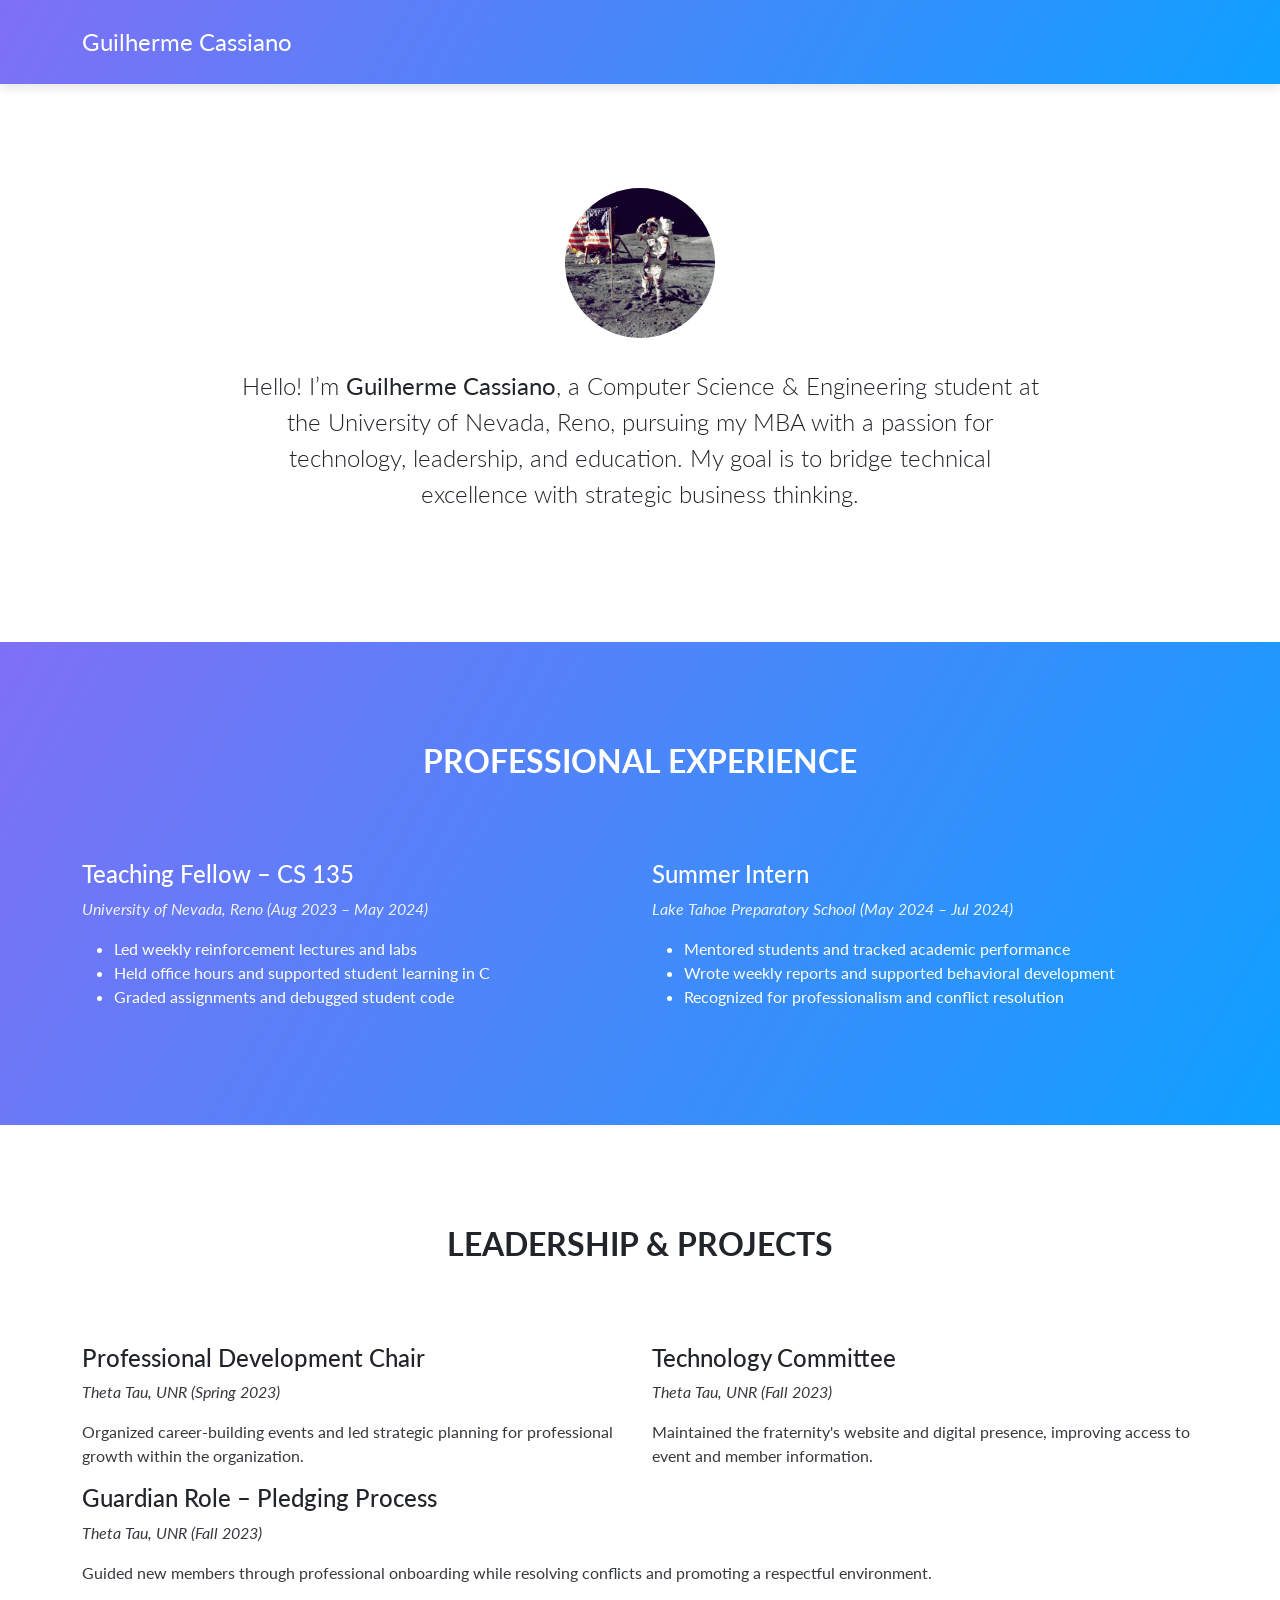
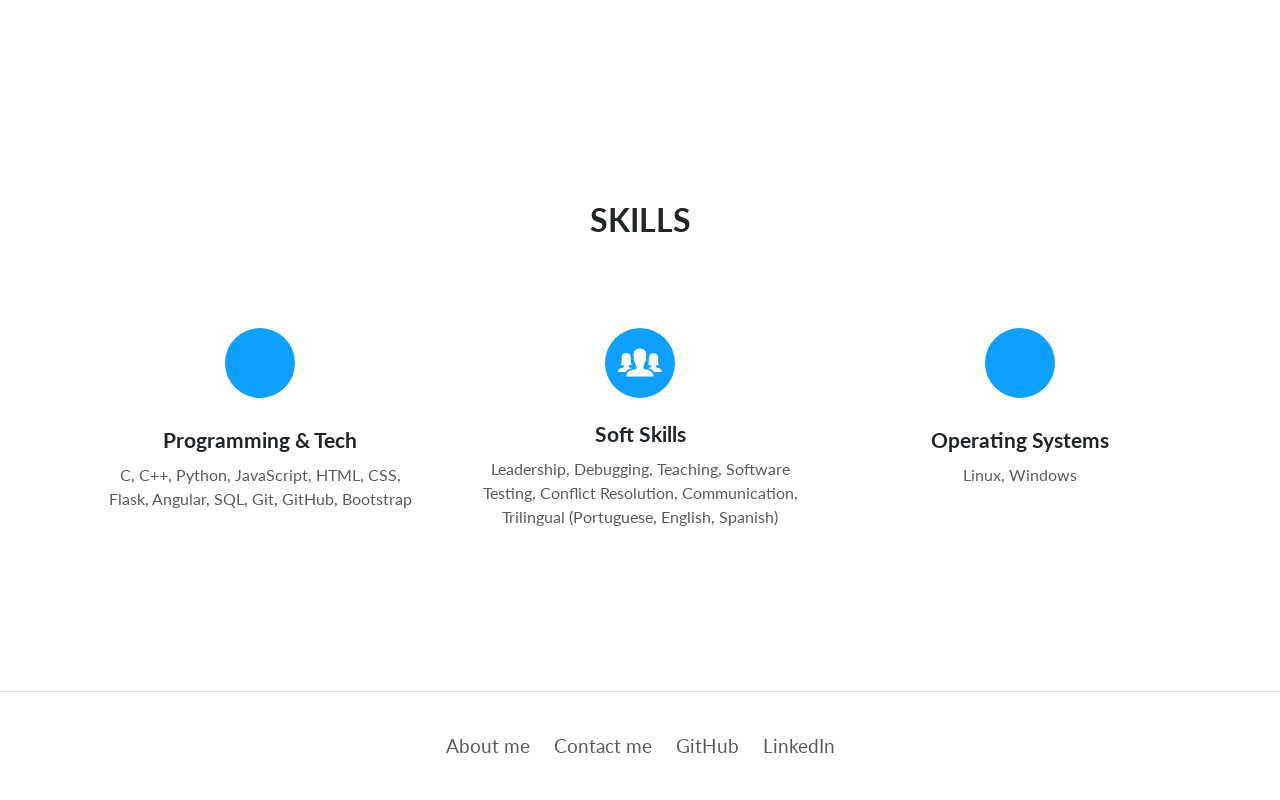
==== index.html @ 0ffcf6f7 "Updated site export" ====
<!DOCTYPE html>
<html data-bs-theme="light">

<head>
    <meta charset="utf-8">
    <meta name="viewport" content="width=device-width, initial-scale=1.0, shrink-to-fit=no">
    <title>personalwebsite</title>
    <link rel="stylesheet" href="assets/bootstrap/css/bootstrap.min.css">
    <link rel="stylesheet" href="https://fonts.googleapis.com/css?family=Lato:300,400,700&amp;display=swap">
    <link rel="stylesheet" href="assets/fonts/ionicons.min.css">
    <link rel="stylesheet" href="assets/css/pikaday.min.css">
</head>

<body><body>
  <nav class="navbar navbar-expand-lg fixed-top portfolio-navbar gradient navbar-dark">
    <div class="container">
      <a class="navbar-brand logo" href="#">Guilherme Cassiano</a>
      <button data-bs-toggle="collapse" class="navbar-toggler" data-bs-target="#navbarNav">
        <span class="navbar-toggler-icon"></span>
      </button>
      <div class="collapse navbar-collapse" id="navbarNav">
      </div>
    </div>
  </nav>

  <main class="page">
    <section class="portfolio-block block-intro" id="about">
      <div class="container">
        <div class="avatar" style="background-image:url('assets/img/avatars/avatar.jpg');"></div>
        <div class="about-me">
          <p>Hello! I’m <strong>Guilherme Cassiano</strong>, a Computer Science & Engineering student at the University of Nevada, Reno, pursuing my MBA with a passion for technology, leadership, and education. My goal is to bridge technical excellence with strategic business thinking.</p>
        </div>
      </div>
    </section>

    <section class="portfolio-block website gradient" id="experience">
      <div class="container">
        <div class="heading"><h2>Professional Experience</h2></div>
        <div class="row">
          <div class="col-md-6">
            <h4>Teaching Fellow – CS 135</h4>
            <p><em>University of Nevada, Reno (Aug 2023 – May 2024)</em></p>
            <ul>
              <li>Led weekly reinforcement lectures and labs</li>
              <li>Held office hours and supported student learning in C</li>
              <li>Graded assignments and debugged student code</li>
            </ul>
          </div>
          <div class="col-md-6">
            <h4>Summer Intern</h4>
            <p><em>Lake Tahoe Preparatory School (May 2024 – Jul 2024)</em></p>
            <ul>
              <li>Mentored students and tracked academic performance</li>
              <li>Wrote weekly reports and supported behavioral development</li>
              <li>Recognized for professionalism and conflict resolution</li>
            </ul>
          </div>
        </div>
      </div>
    </section>

    <section class="portfolio-block website" id="projects">
      <div class="container">
        <div class="heading"><h2>Leadership & Projects</h2></div>
        <div class="row">
          <div class="col-md-6">
            <h4>Professional Development Chair</h4>
            <p><em>Theta Tau, UNR (Spring 2023)</em></p>
            <p>Organized career-building events and led strategic planning for professional growth within the organization.</p>
          </div>
          <div class="col-md-6">
            <h4>Technology Committee</h4>
            <p><em>Theta Tau, UNR (Fall 2023)</em></p>
            <p>Maintained the fraternity's website and digital presence, improving access to event and member information.</p>
          </div>
          <div class="col-md-12">
            <h4>Guardian Role – Pledging Process</h4>
            <p><em>Theta Tau, UNR (Fall 2023)</em></p>
            <p>Guided new members through professional onboarding while resolving conflicts and promoting a respectful environment.</p>
          </div>
        </div>
      </div>
    </section>

    <section class="portfolio-block skills" id="skills">
      <div class="container">
        <div class="heading"><h2>Skills</h2></div>
        <div class="row">
          <div class="col-md-4">
            <div class="card special-skill-item border-0">
              <div class="card-header bg-transparent border-0"><i class="icon ion-ios-code"></i></div>
              <div class="card-body">
                <h3 class="card-title">Programming & Tech</h3>
                <p>C, C++, Python, JavaScript, HTML, CSS, Flask, Angular, SQL, Git, GitHub, Bootstrap</p>
              </div>
            </div>
          </div>
          <div class="col-md-4">
            <div class="card special-skill-item border-0">
              <div class="card-header bg-transparent border-0"><i class="icon ion-ios-people"></i></div>
              <div class="card-body">
                <h3 class="card-title">Soft Skills</h3>
                <p>Leadership, Debugging, Teaching, Software Testing, Conflict Resolution, Communication, Trilingual (Portuguese, English, Spanish)</p>
              </div>
            </div>
          </div>
          <div class="col-md-4">
            <div class="card special-skill-item border-0">
              <div class="card-header bg-transparent border-0"><i class="icon ion-ios-laptop"></i></div>
              <div class="card-body">
                <h3 class="card-title">Operating Systems</h3>
                <p>Linux, Windows</p>
              </div>
            </div>
          </div>
        </div>
      </div>
    </section>
  </main>

  <footer class="page-footer py-3 border-top">
    <div class="container my-4">
      <div class="links">
        <a href="#about">About me</a>
        <a href="mailto:guilhermedominguescassiano@gmail.com">Contact me</a>
        <a href="https://github.com/GuilhermeCassiano1" target="_blank">GitHub</a>
        <a href="https://linkedin.com/in/YOUR-LINK" target="_blank">LinkedIn</a>
      </div>
    </div>
  </footer>

  <script src="assets/bootstrap/js/bootstrap.min.js"></script>
  <script src="assets/js/pikaday.min.js"></script>
  <script src="assets/js/theme.js"></script>
</body>
    <script src="assets/bootstrap/js/bootstrap.min.js"></script>
    <script src="assets/js/pikaday.min.js"></script>
    <script src="assets/js/theme.js"></script>
</body>

</html>
---- assets/css/pikaday.min.css ----
/* !
 * Pikaday
 * Copyright © 2014 David Bushell | BSD & MIT license | http://dbushell.com/ */

.pika-single {
  z-index: 9999;
  display: block;
  position: relative;
  color: #333;
  background: #fff;
  border: 1px solid #ccc;
  border-bottom-color: #bbb;
  font-family: "Helvetica Neue",Helvetica,Arial,sans-serif;
}

.pika-single:after, .pika-single:before {
  content: " ";
  display: table;
}

.pika-single:after {
  clear: both;
}

.pika-single.is-hidden {
  display: none;
}

.pika-single.is-bound {
  position: absolute;
  box-shadow: 0 5px 15px -5px rgba(0,0,0,.5);
}

.pika-lendar {
  float: left;
  width: 240px;
  margin: 8px;
}

.pika-title {
  position: relative;
  text-align: center;
}

.pika-label {
  display: inline-block;
  position: relative;
  z-index: 9999;
  overflow: hidden;
  margin: 0;
  padding: 5px 3px;
  font-size: 14px;
  line-height: 20px;
  font-weight: 700;
  background-color: #fff;
}

.pika-title select {
  cursor: pointer;
  position: absolute;
  z-index: 9998;
  margin: 0;
  left: 0;
  top: 5px;
  opacity: 0;
}

.pika-next, .pika-prev {
  display: block;
  cursor: pointer;
  position: relative;
  outline: 0;
  border: 0;
  padding: 0;
  width: 20px;
  height: 30px;
  text-indent: 20px;
  white-space: nowrap;
  overflow: hidden;
  background-color: transparent;
  background-position: center center;
  background-repeat: no-repeat;
  background-size: 75% 75%;
  opacity: .5;
}

.pika-next:hover, .pika-prev:hover {
  opacity: 1;
}

.is-rtl .pika-next, .pika-prev {
  float: left;
  background-image: url([data-uri]);
}

.is-rtl .pika-prev, .pika-next {
  float: right;
  background-image: url([data-uri]);
}

.pika-next.is-disabled, .pika-prev.is-disabled {
  cursor: default;
  opacity: .2;
}

.pika-select {
  display: inline-block;
}

.pika-table {
  width: 100%;
  border-collapse: collapse;
  border-spacing: 0;
  border: 0;
}

.pika-table td, .pika-table th {
  width: 14.285714285714286%;
  padding: 0;
}

.pika-table th {
  color: #999;
  font-size: 12px;
  line-height: 25px;
  font-weight: 700;
  text-align: center;
}

.pika-button {
  cursor: pointer;
  display: block;
  box-sizing: border-box;
  -moz-box-sizing: border-box;
  outline: 0;
  border: 0;
  margin: 0;
  width: 100%;
  padding: 5px;
  color: #666;
  font-size: 12px;
  line-height: 15px;
  text-align: right;
  background: #f5f5f5;
}

.pika-week {
  font-size: 11px;
  color: #999;
}

.is-today .pika-button {
  color: #3af;
  font-weight: 700;
}

.has-event .pika-button, .is-selected .pika-button {
  color: #fff;
  font-weight: 700;
  background: #3af;
  box-shadow: inset 0 1px 3px #178fe5;
  border-radius: 3px;
}

.has-event .pika-button {
  background: #005da9;
  box-shadow: inset 0 1px 3px #0076c9;
}

.is-disabled .pika-button, .is-inrange .pika-button {
  background: #d5e9f7;
}

.is-startrange .pika-button {
  color: #fff;
  background: #6cb31d;
  box-shadow: none;
  border-radius: 3px;
}

.is-endrange .pika-button {
  color: #fff;
  background: #3af;
  box-shadow: none;
  border-radius: 3px;
}

.is-disabled .pika-button {
  pointer-events: none;
  cursor: default;
  color: #999;
  opacity: .3;
}

.is-outside-current-month .pika-button {
  color: #999;
  opacity: .3;
}

.is-selection-disabled {
  pointer-events: none;
  cursor: default;
}

.pika-button:hover, .pika-row.pick-whole-week:hover .pika-button {
  color: #fff;
  background: #ff8000;
  box-shadow: none;
  border-radius: 3px;
}

.pika-table abbr {
  border-bottom: none;
  cursor: help;
}

/* # sourceMappingURL=pikaday.min.css.map */

.page-footer .links a {
  font-size: 1.2rem;
}

.portfolio-block.cv .group .item {
  border-bottom: 1px solid var(--bs-dark-bg-subtle);
}
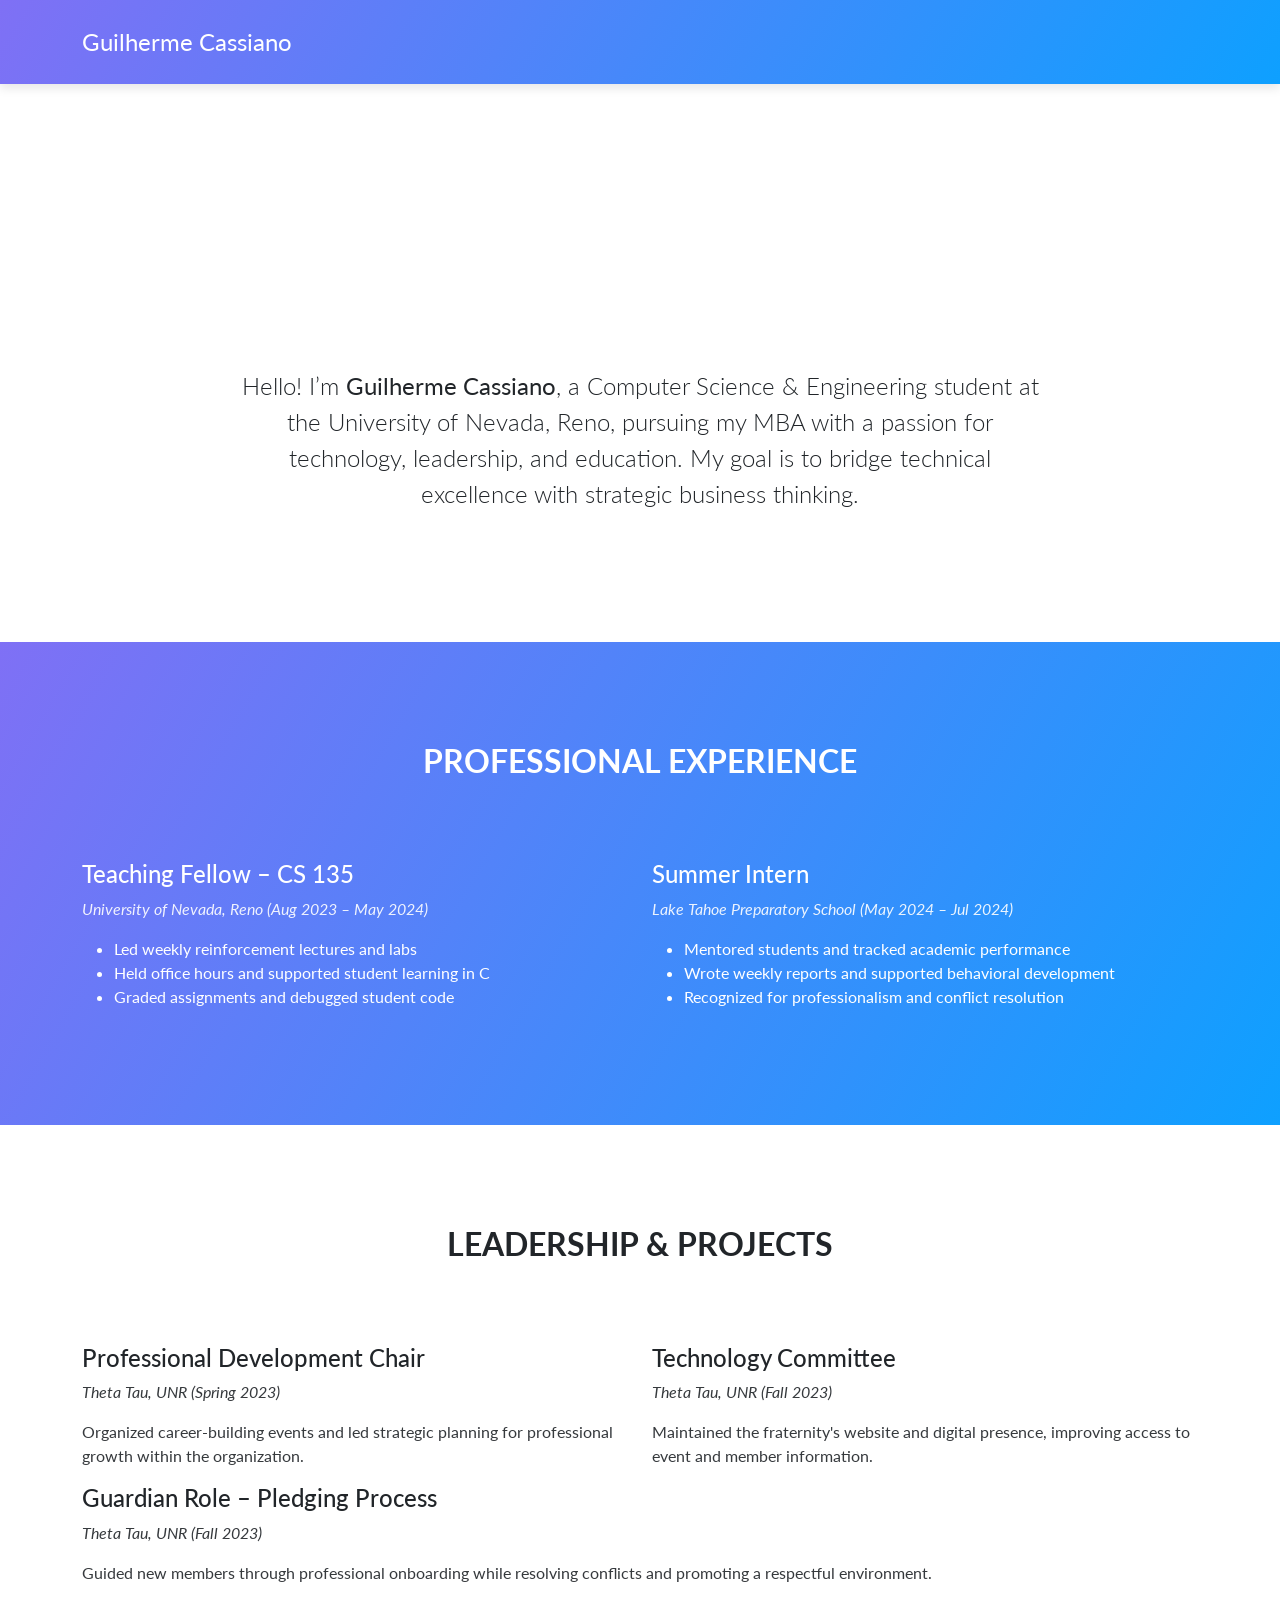
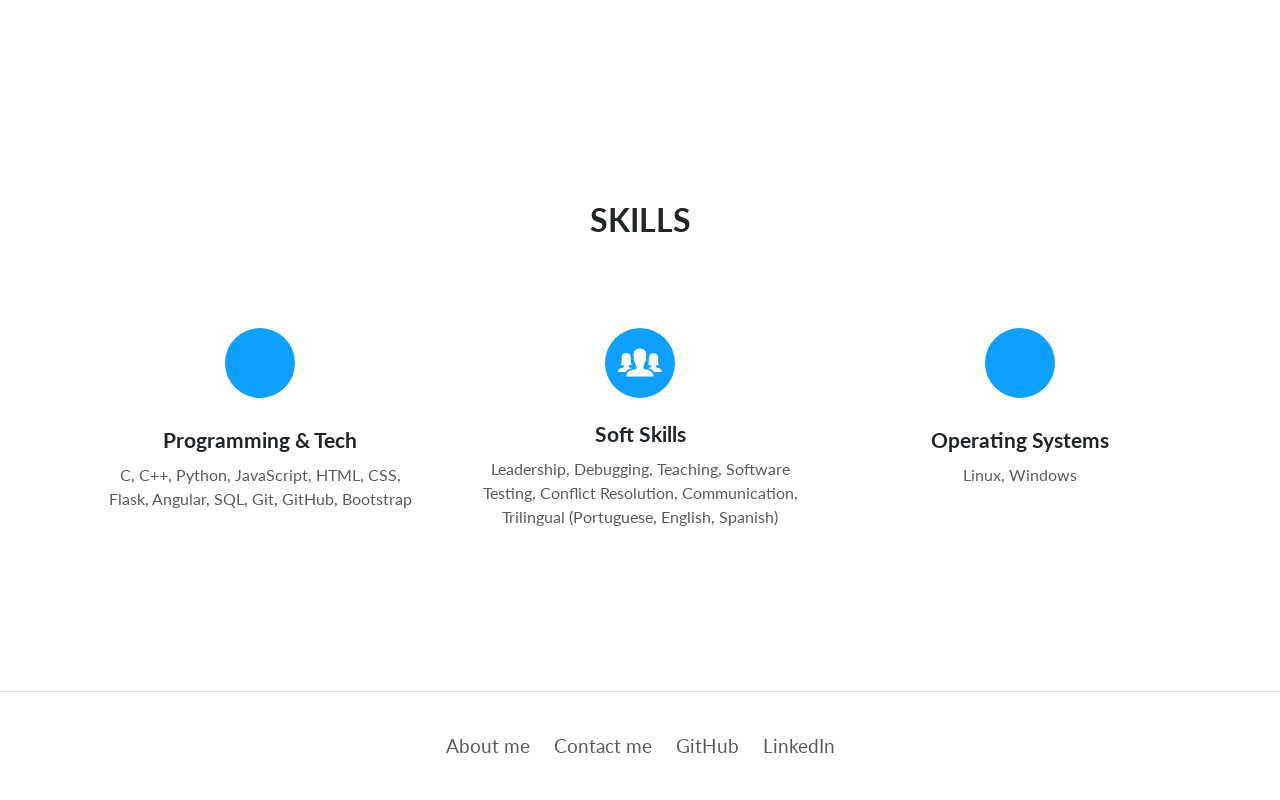
==== commit 26a0100a: "Updated site export" ====
--- a/index.html
+++ b/index.html
@@ -26,7 +26,7 @@
   <main class="page">
     <section class="portfolio-block block-intro" id="about">
       <div class="container">
-        <div class="avatar" style="background-image:url('assets/img/avatars/avatar.jpg');"></div>
+        <div class="avatar" style="background-image:url('assets/img/avatars/hsph.jpg');"></div>
         <div class="about-me">
           <p>Hello! I’m <strong>Guilherme Cassiano</strong>, a Computer Science & Engineering student at the University of Nevada, Reno, pursuing my MBA with a passion for technology, leadership, and education. My goal is to bridge technical excellence with strategic business thinking.</p>
         </div>
@@ -124,7 +124,7 @@
         <a href="#about">About me</a>
         <a href="mailto:guilhermedominguescassiano@gmail.com">Contact me</a>
         <a href="https://github.com/GuilhermeCassiano1" target="_blank">GitHub</a>
-        <a href="https://linkedin.com/in/YOUR-LINK" target="_blank">LinkedIn</a>
+        <a href="http://www.linkedin.com/in/guilherme-cassiano" target="_blank">LinkedIn</a>
       </div>
     </div>
   </footer>
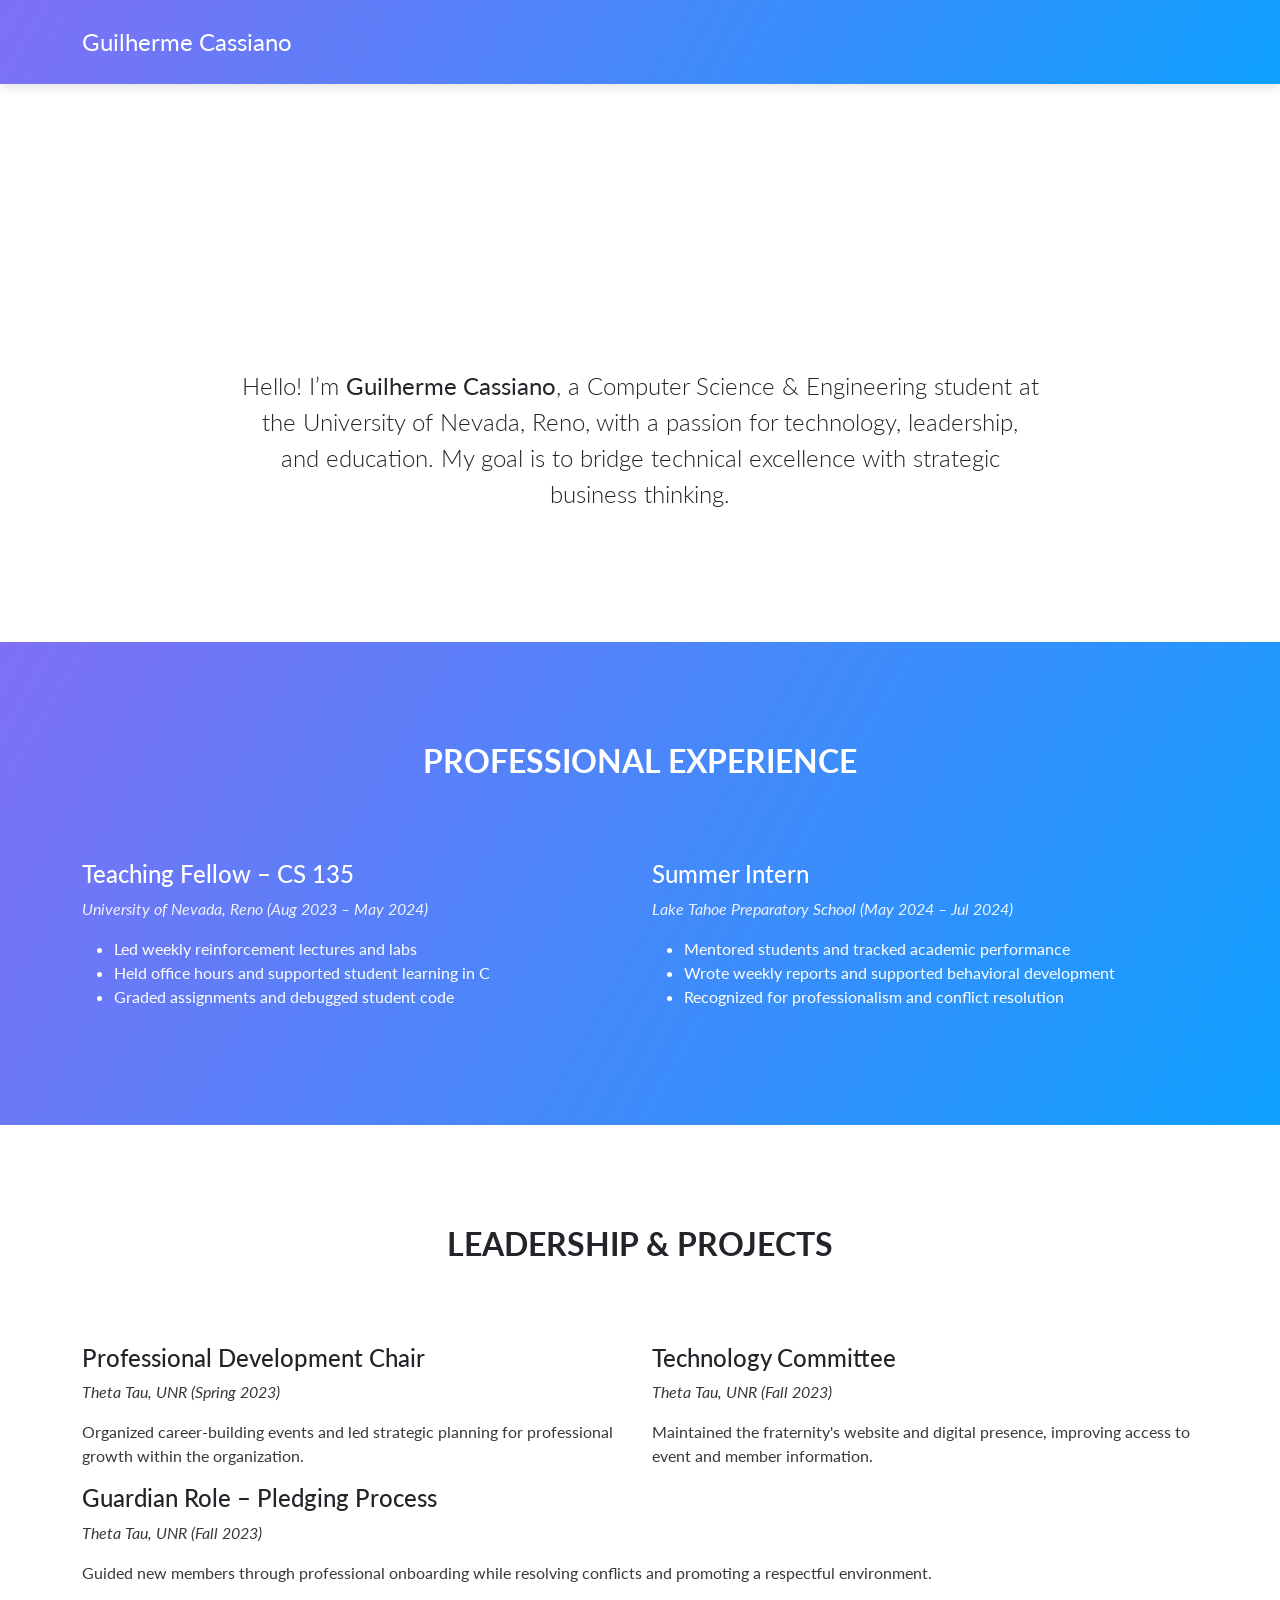
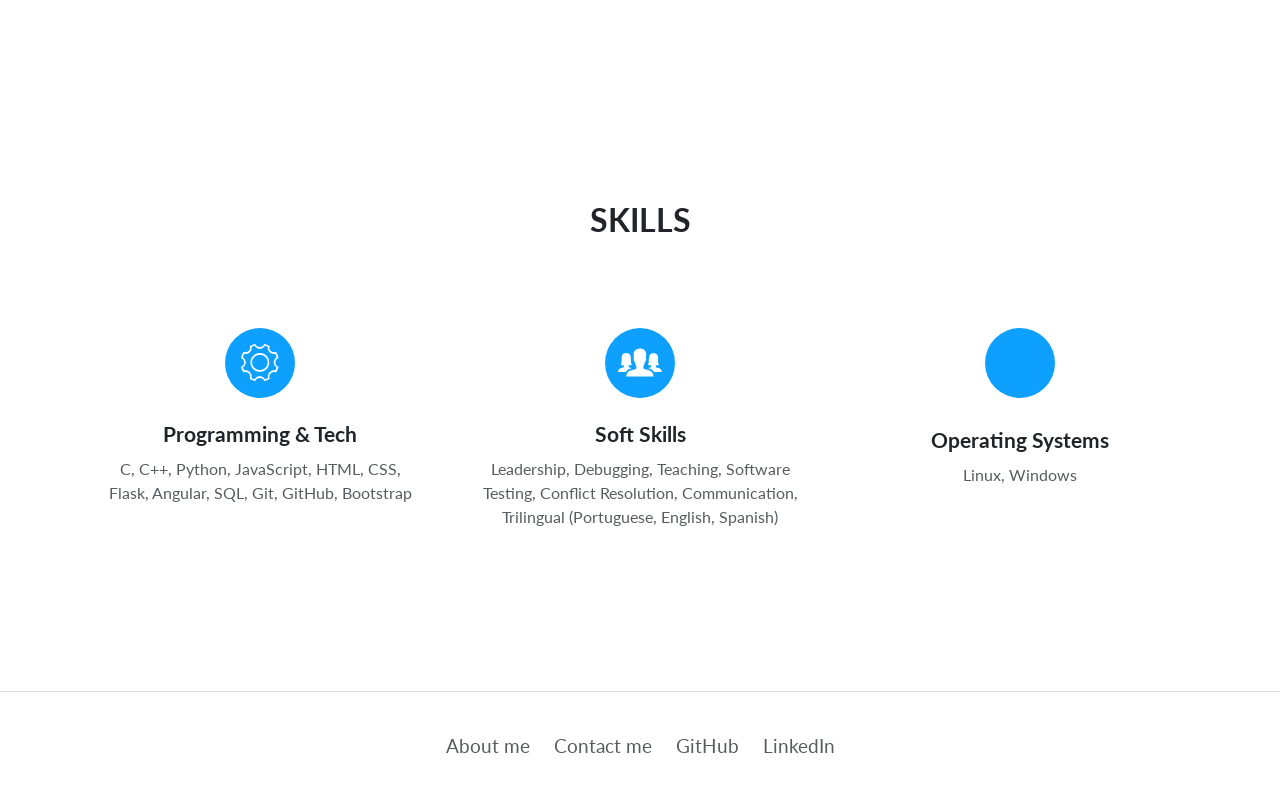
==== commit 2f7a3c97: "Updated site export" ====
--- a/index.html
+++ b/index.html
@@ -28,7 +28,7 @@
       <div class="container">
         <div class="avatar" style="background-image:url('assets/img/avatars/hsph.jpg');"></div>
         <div class="about-me">
-          <p>Hello! I’m <strong>Guilherme Cassiano</strong>, a Computer Science & Engineering student at the University of Nevada, Reno, pursuing my MBA with a passion for technology, leadership, and education. My goal is to bridge technical excellence with strategic business thinking.</p>
+          <p>Hello! I’m <strong>Guilherme Cassiano</strong>, a Computer Science & Engineering student at the University of Nevada, Reno, with a passion for technology, leadership, and education. My goal is to bridge technical excellence with strategic business thinking.</p>
         </div>
       </div>
     </section>
@@ -88,7 +88,7 @@
         <div class="row">
           <div class="col-md-4">
             <div class="card special-skill-item border-0">
-              <div class="card-header bg-transparent border-0"><i class="icon ion-ios-code"></i></div>
+              <div class="card-header bg-transparent border-0"><i class="icon ion-ios-gear-outline"></i></div>
               <div class="card-body">
                 <h3 class="card-title">Programming & Tech</h3>
                 <p>C, C++, Python, JavaScript, HTML, CSS, Flask, Angular, SQL, Git, GitHub, Bootstrap</p>
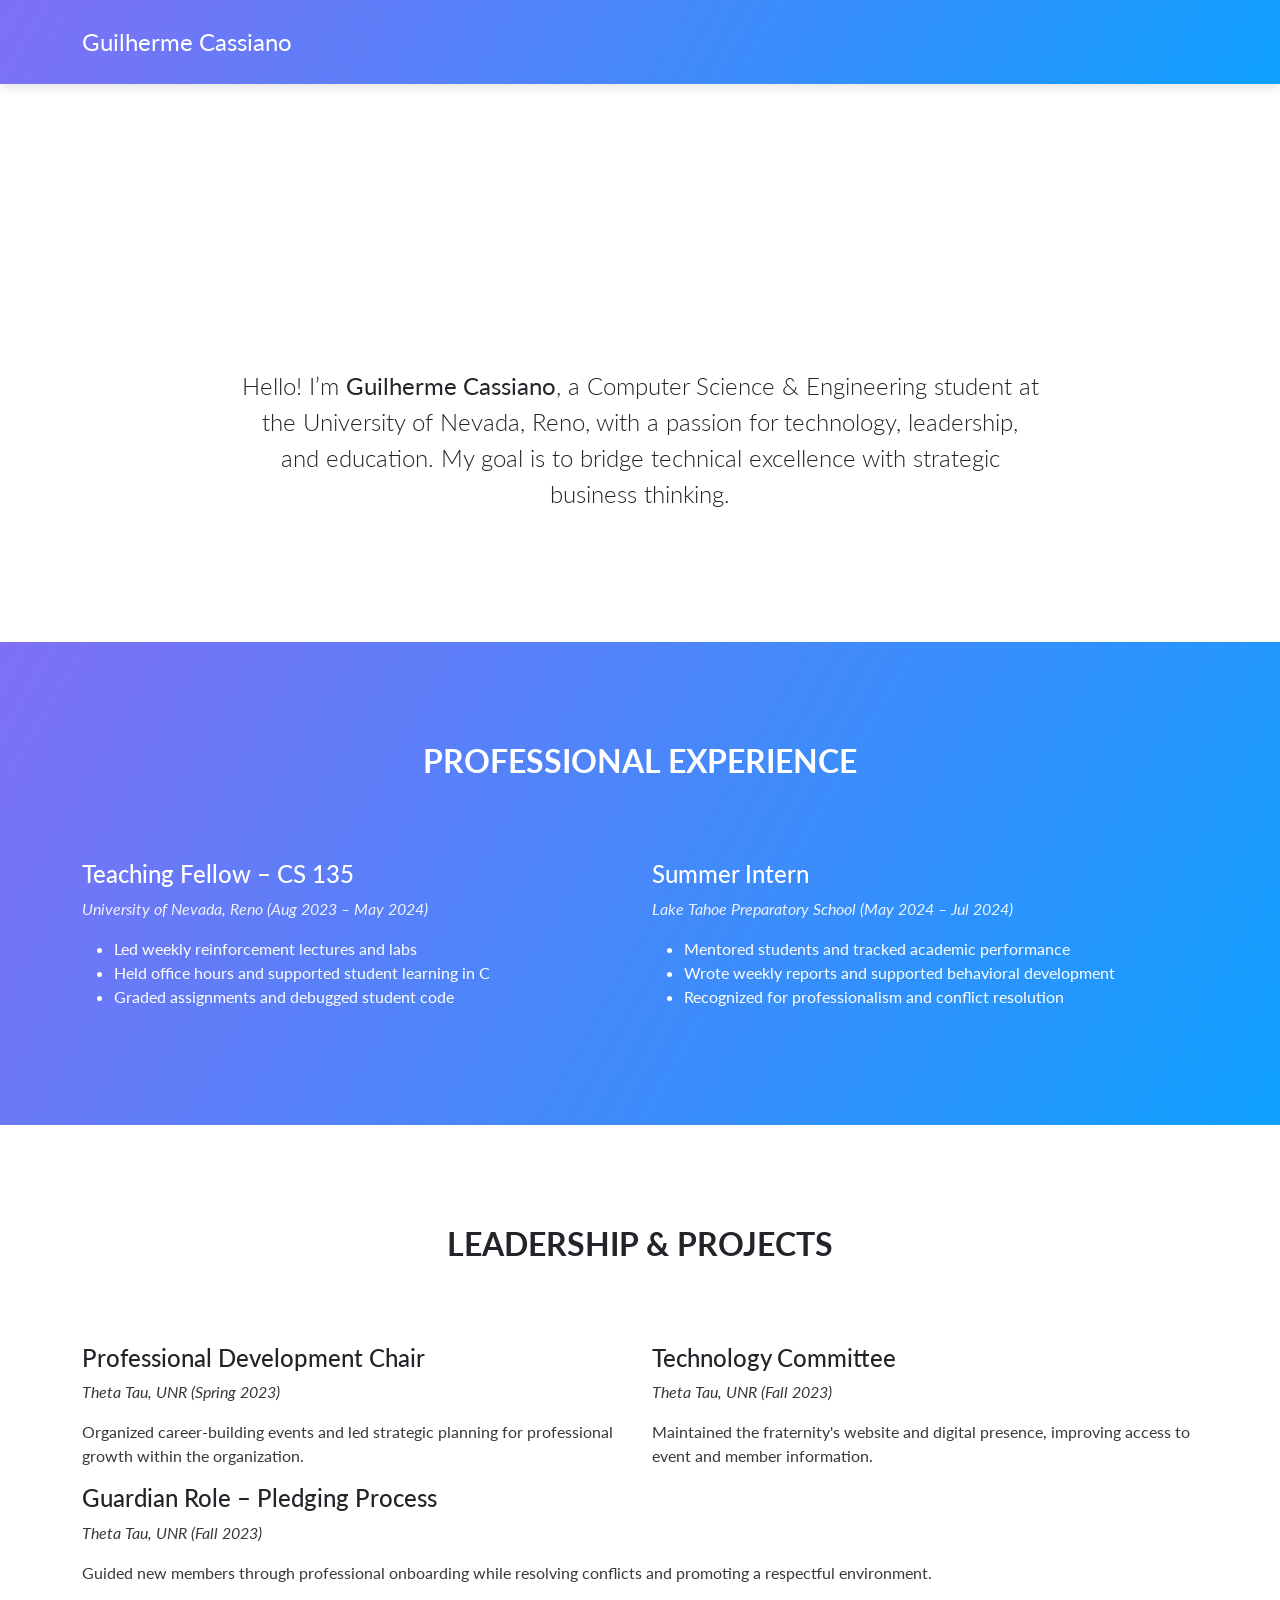
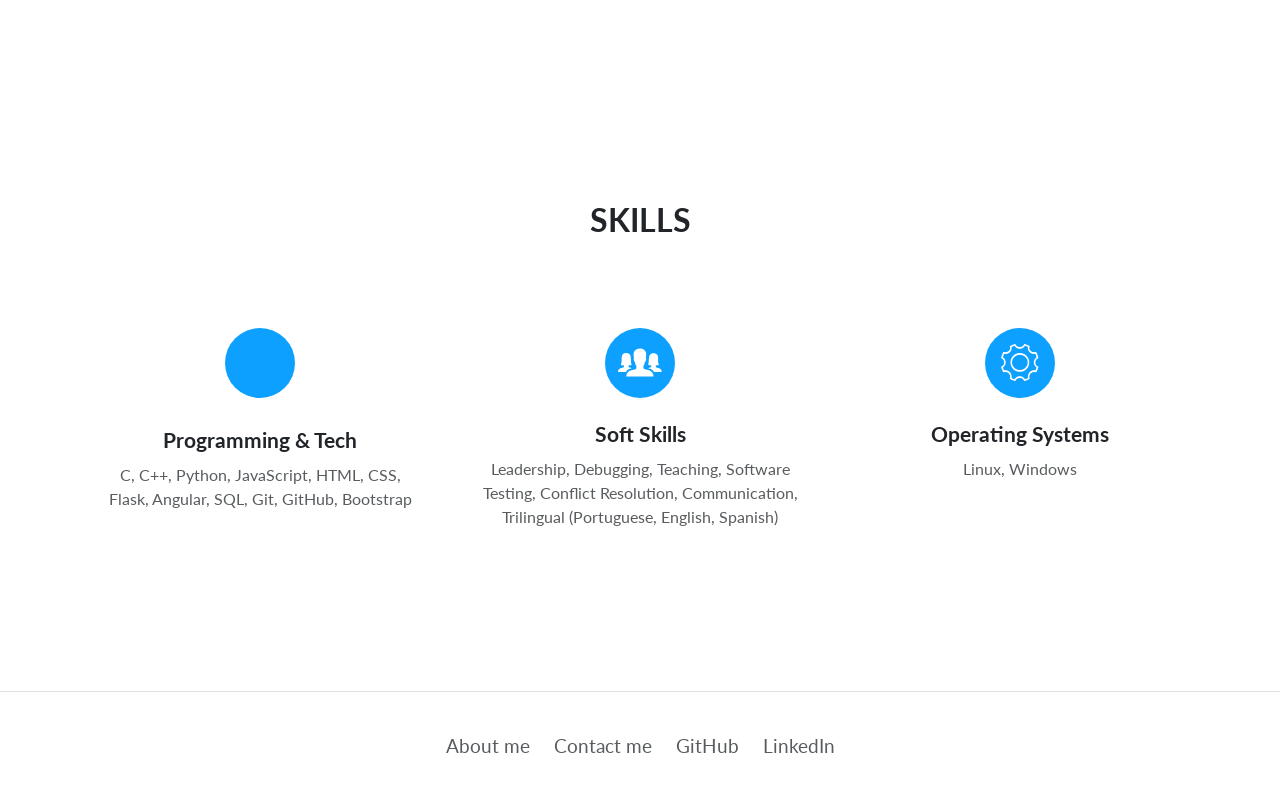
==== commit 4e5305b8: "Updated site export" ====
--- a/index.html
+++ b/index.html
@@ -4,7 +4,7 @@
 <head>
     <meta charset="utf-8">
     <meta name="viewport" content="width=device-width, initial-scale=1.0, shrink-to-fit=no">
-    <title>personalwebsite</title>
+    <title>personalwebsite (Backup 1744836669582)</title>
     <link rel="stylesheet" href="assets/bootstrap/css/bootstrap.min.css">
     <link rel="stylesheet" href="https://fonts.googleapis.com/css?family=Lato:300,400,700&amp;display=swap">
     <link rel="stylesheet" href="assets/fonts/ionicons.min.css">
@@ -88,7 +88,7 @@
         <div class="row">
           <div class="col-md-4">
             <div class="card special-skill-item border-0">
-              <div class="card-header bg-transparent border-0"><i class="icon ion-ios-gear-outline"></i></div>
+              <div class="card-header bg-transparent border-0"><i class="icon ion-ios-laptop"></i></div>
               <div class="card-body">
                 <h3 class="card-title">Programming & Tech</h3>
                 <p>C, C++, Python, JavaScript, HTML, CSS, Flask, Angular, SQL, Git, GitHub, Bootstrap</p>
@@ -106,7 +106,7 @@
           </div>
           <div class="col-md-4">
             <div class="card special-skill-item border-0">
-              <div class="card-header bg-transparent border-0"><i class="icon ion-ios-laptop"></i></div>
+              <div class="card-header bg-transparent border-0"><i class="icon ion-ios-gear-outline"></i></div>
               <div class="card-body">
                 <h3 class="card-title">Operating Systems</h3>
                 <p>Linux, Windows</p>
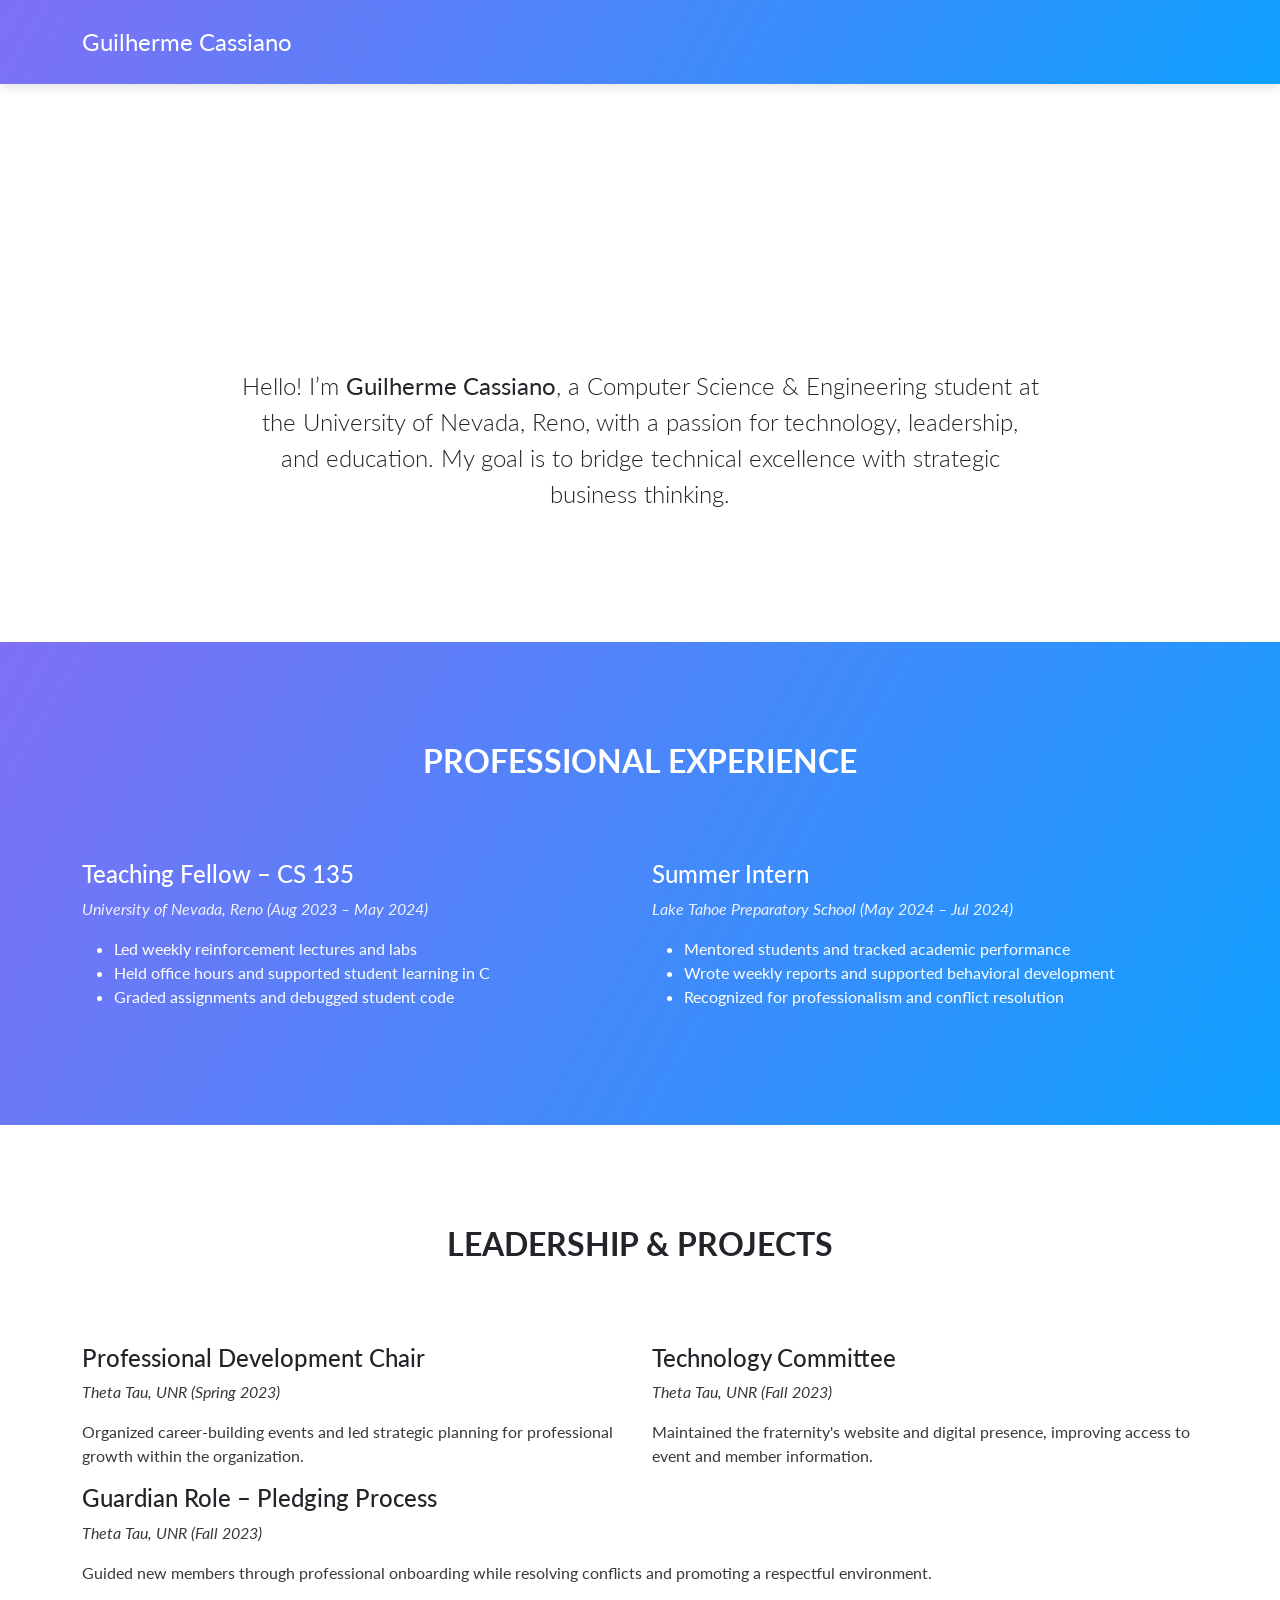
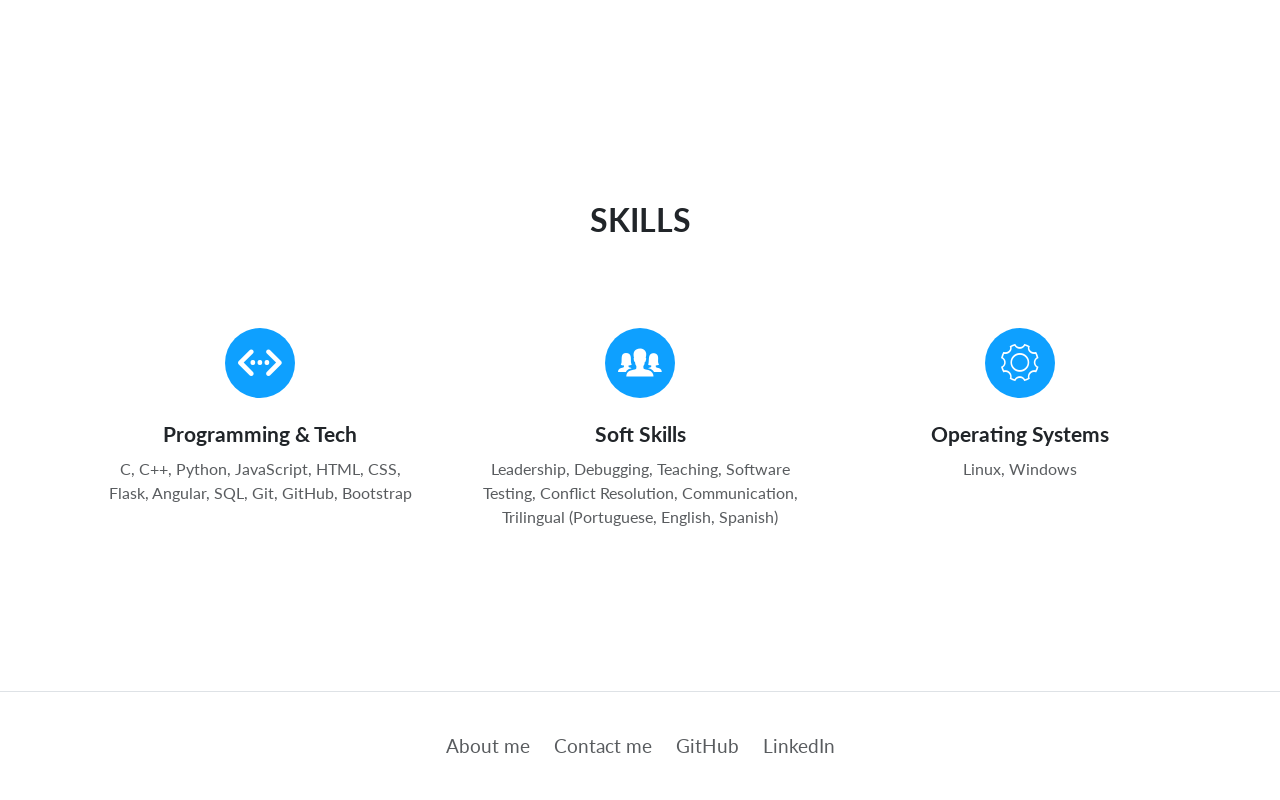
==== commit 4233309c: "Updated site export" ====
--- a/index.html
+++ b/index.html
@@ -88,7 +88,7 @@
         <div class="row">
           <div class="col-md-4">
             <div class="card special-skill-item border-0">
-              <div class="card-header bg-transparent border-0"><i class="icon ion-ios-laptop"></i></div>
+              <div class="card-header bg-transparent border-0"><i class="icon ion-code-working"></i></div>
               <div class="card-body">
                 <h3 class="card-title">Programming & Tech</h3>
                 <p>C, C++, Python, JavaScript, HTML, CSS, Flask, Angular, SQL, Git, GitHub, Bootstrap</p>
